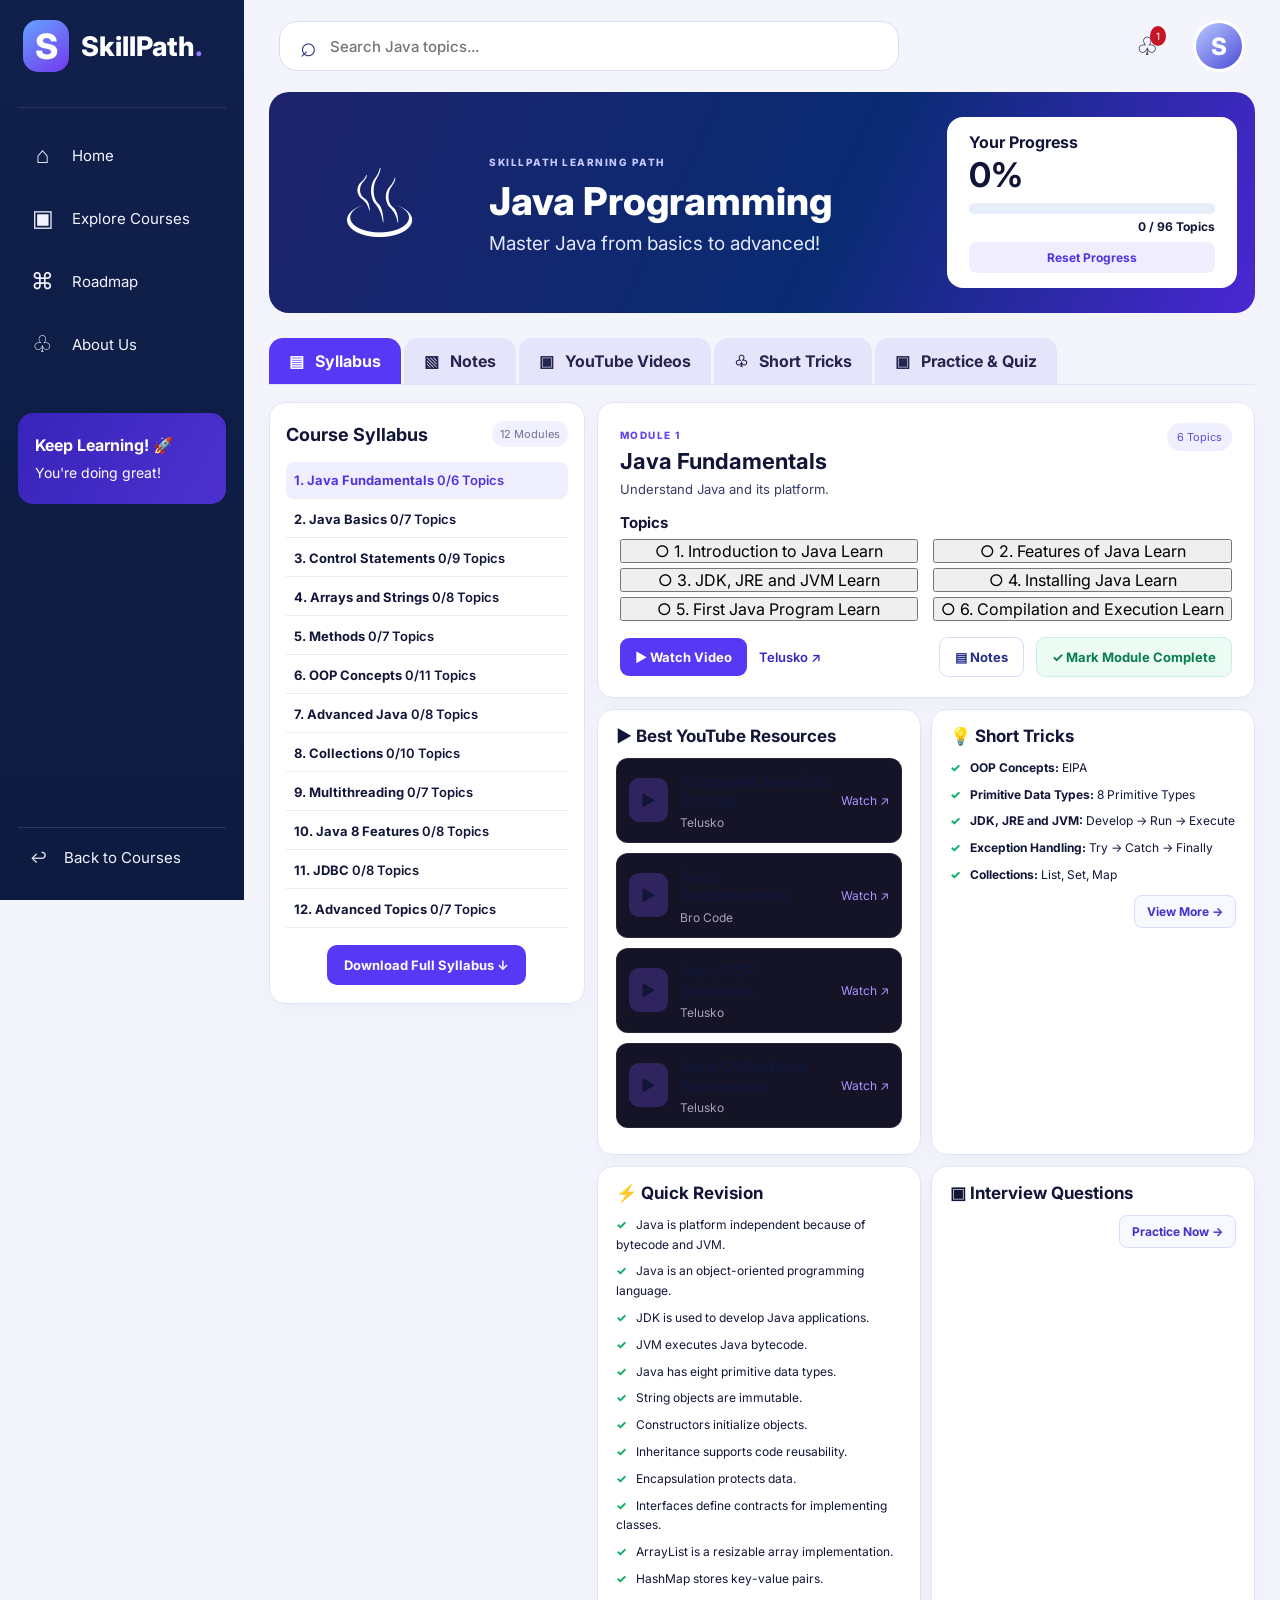
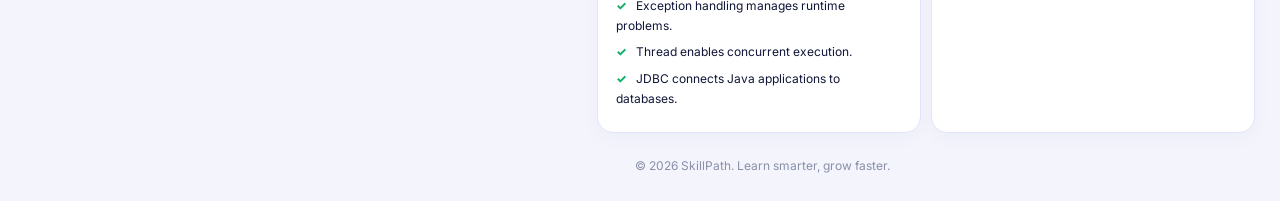
==== course-details.html @ 2beb2ac2 "Initial commit - SkillPath Learning Platform" ====
<!DOCTYPE html>
<html lang="en">

<head>
    <meta charset="UTF-8">
    <meta name="viewport" content="width=device-width, initial-scale=1.0">

    <title>SkillPath | Java Programming</title>

    <link rel="preconnect" href="https://fonts.googleapis.com">
    <link rel="preconnect" href="https://fonts.gstatic.com" crossorigin>

    <link href="https://fonts.googleapis.com/css2?family=Inter:wght@400;500;600;700;800&display=swap"
        rel="stylesheet">

    <link rel="stylesheet" href="course-details.css">

</head>

<body>

    <!-- SIDEBAR -->

    <aside class="sidebar">

        <a class="brand" href="index.html">
            <span class="brand-mark">S</span>
            <span>SkillPath<span class="brand-dot">.</span></span>
        </a>

        <nav class="side-nav">

            <a href="index.html"><span>⌂</span> Home</a>

            <a href="index.html#courses"><span>▣</span> Explore Courses</a>

            <a href="index.html#roadmap"><span>⌘</span> Roadmap</a>

            <a href="index.html#about"><span>♧</span> About Us</a>

        </nav>

        <div class="sidebar-promo">

            <strong>Keep Learning! 🚀</strong>

            <p>You're doing great!</p>

        </div>

        <a class="logout" href="index.html">
            ↩ <span>Back to Courses</span>
        </a>

    </aside>


    <!-- MAIN CONTENT -->

    <main class="main">

        <!-- TOPBAR -->

        <header class="topbar">

            <label class="search-box">

                <span>⌕</span>

                <input type="search"
                    id="topicSearch"
                    placeholder="Search Java topics...">

            </label>

            <div class="top-actions">

                <button class="icon-button">♧<i>1</i></button>

                <div class="avatar">S</div>

            </div>

        </header>


        <!-- JAVA HERO SECTION -->

        <section class="hero">

            <div class="java-symbol">♨</div>

            <div class="hero-copy">

                <span class="eyebrow">SKILLPATH LEARNING PATH</span>

                <h1>Java Programming</h1>

                <p>Master Java from basics to advanced!</p>

            </div>


            <!-- PROGRESS -->

            <div class="hero-progress">

                <h3>Your Progress</h3>

                <strong id="progressPercent">0%</strong>

                <div class="progress-track">

                    <div id="progressFill"></div>

                </div>

                <p id="progressCount">0 / 80 Topics</p>

                <button id="resetProgress" class="reset-button">
                    Reset Progress
                </button>

            </div>

        </section>


        <!-- TABS -->

        <div class="tabs">

            <button class="tab active" data-tab="syllabus">
                ▤ <span>Syllabus</span>
            </button>

            <button class="tab" data-tab="notes">
                ▧ <span>Notes</span>
            </button>

            <button class="tab" data-tab="videos">
                ▣ <span>YouTube Videos</span>
            </button>

            <button class="tab" data-tab="tricks">
                ♧ <span>Short Tricks</span>
            </button>

            <button class="tab" data-tab="practice">
                ▣ <span>Practice & Quiz</span>
            </button>

        </div>


        <!-- SYLLABUS SECTION -->

        <section id="syllabusPanel" class="tab-panel active">

            <div class="learning-layout">

                <!-- MODULE LIST -->

                <aside class="module-card">

                    <div class="panel-heading">

                        <h2>Course Syllabus</h2>

                        <span>12 Modules</span>

                    </div>

                    <div id="moduleList" class="module-list"></div>

                    <button id="downloadSyllabus" class="download-button">
                        Download Full Syllabus ↓
                    </button>

                </aside>


                <!-- MODULE DETAILS -->

                <div class="content-column">

                    <article class="topic-card">

                        <div class="topic-header">

                            <div>

                                <span class="eyebrow purple-text" id="moduleLabel">
                                    MODULE 1
                                </span>

                                <h2 id="moduleTitle">
                                    Java Fundamentals
                                </h2>

                                <p id="moduleDescription"></p>

                            </div>

                            <span class="module-count" id="moduleTopicCount"></span>

                        </div>


                        <h3 class="topics-title">Topics</h3>

                        <div id="topicList" class="topic-list"></div>


                        <div class="topic-actions">

                            <a id="watchVideo"
                                class="primary-button"
                                href="#"
                                target="_blank">
                                ▶ Watch Video
                            </a>

                            <a id="videoChannel"
                                class="text-link"
                                href="#"
                                target="_blank">
                                Telusko ↗
                            </a>

                            <button id="openNotes" class="outline-button">
                                ▤ Notes
                            </button>

                            <button id="completeModule" class="success-button">
                                ✓ Mark Module Complete
                            </button>

                        </div>

                    </article>


                    <!-- YOUTUBE AND TRICKS -->

                    <div class="resource-grid">

                        <article class="resource-card">

                            <h3>▶ Best YouTube Resources</h3>

                            <div id="videoList"></div>

                        </article>


                        <article class="resource-card">

                            <h3>💡 Short Tricks</h3>

                            <ul id="trickPreview"></ul>

                            <button class="small-link" data-go-tab="tricks">
                                View More →
                            </button>

                        </article>

                    </div>


                    <!-- REVISION AND QUESTIONS -->

                    <div class="resource-grid lower-grid">

                        <article class="resource-card">

                            <h3>⚡ Quick Revision</h3>

                            <ul id="revisionPreview"></ul>

                        </article>


                        <article class="resource-card">

                            <h3>▣ Interview Questions</h3>

                            <div id="questionPreview"></div>

                            <button class="small-link" data-go-tab="practice">
                                Practice Now →
                            </button>

                        </article>

                    </div>

                </div>

            </div>

        </section>


        <!-- NOTES SECTION -->

        <section id="notesPanel" class="tab-panel">

            <article class="wide-card">

                <span class="eyebrow purple-text">LEARN CONCEPTS</span>

                <h2>Java Notes</h2>

                <p class="muted">
                    Choose a topic from the syllabus to view its notes,
                    definition, syntax and example.
                </p>

                <div id="notesContent" class="notes-content"></div>

            </article>

        </section>


        <!-- YOUTUBE SECTION -->

        <section id="videosPanel" class="tab-panel">

            <article class="wide-card">

                <span class="eyebrow purple-text">WATCH AND LEARN</span>

                <h2>Recommended Java Videos</h2>

                <p class="muted">
                    Explore Java tutorials from recommended learning channels.
                </p>

                <div id="allVideos" class="video-grid"></div>

            </article>

        </section>


        <!-- SHORT TRICKS SECTION -->

        <section id="tricksPanel" class="tab-panel">

            <article class="wide-card">

                <span class="eyebrow purple-text">LEARN SMARTER</span>

                <h2>Java Short Tricks & Quick Revision</h2>

                <div id="allTricks" class="trick-grid"></div>

            </article>

        </section>


        <!-- PRACTICE SECTION -->

        <section id="practicePanel" class="tab-panel">

            <article class="wide-card">

                <span class="eyebrow purple-text">
                    CHECK YOUR UNDERSTANDING
                </span>

                <h2>Java Practice & Quiz</h2>

                <p class="muted">
                    Try these beginner interview questions.
                    Reveal the answer after thinking about it.
                </p>

                <div id="quizList" class="quiz-list"></div>

            </article>

        </section>


        <footer>
            © 2026 SkillPath. Learn smarter, grow faster.
        </footer>

    </main>


    <script src="course-details.js"></script>

</body>

</html>
---- course-details.css ----
/* GLOBAL */

* {
    margin: 0;
    padding: 0;
    box-sizing: border-box;
}

:root {
    --navy: #101d45;
    --purple: #5638f5;
    --ink: #111638;
    --muted: #66708d;
    --line: #e2e5fa;
    --green: #12b76a;
}

body {
    font-family: 'Inter', sans-serif;
    background: #f3f4fc;
    color: var(--ink);
    min-height: 100vh;
}

a {
    text-decoration: none;
    color: inherit;
}

button {
    font: inherit;
    cursor: pointer;
}


/* SIDEBAR */

.sidebar {
    position: fixed;
    inset: 0 auto 0 0;
    width: 244px;
    background: linear-gradient(180deg, #10204b, #0d1b40);
    color: white;
    padding: 20px 18px;
    display: flex;
    flex-direction: column;
    z-index: 5;
}

.brand {
    display: flex;
    align-items: center;
    gap: 12px;
    font-size: 27px;
    font-weight: 800;
    padding: 0 5px 35px;
    border-bottom: 1px solid #26345e;
}

.brand-mark {
    width: 46px;
    height: 52px;
    border-radius: 15px;
    background: linear-gradient(145deg, #67a2ff, #7139ed);
    display: grid;
    place-items: center;
    font-size: 35px;
}

.brand-dot {
    color: #927bff;
}

.side-nav {
    display: grid;
    gap: 9px;
    padding-top: 20px;
}

.side-nav a,
.logout {
    display: flex;
    align-items: center;
    gap: 17px;
    padding: 13px 12px;
    border-radius: 10px;
    font-size: 15px;
    color: #f3f4ff;
}

.side-nav a:hover,
.logout:hover {
    background: #263477;
}

.side-nav a span {
    font-size: 23px;
    width: 25px;
    text-align: center;
}

.sidebar-promo {
    margin-top: 42px;
    background: linear-gradient(120deg, #3824ba, #4d31cf);
    border-radius: 15px;
    padding: 20px 17px;
    line-height: 1.6;
}

.sidebar-promo p {
    font-size: 14px;
    margin-top: 3px;
}

.logout {
    margin-top: auto;
    border-top: 1px solid #26345e;
    border-radius: 0;
    padding-top: 20px;
}


/* MAIN */

.main {
    margin-left: 244px;
    padding: 0 25px 28px;
    max-width: 1800px;
}


/* TOPBAR */

.topbar {
    height: 92px;
    display: flex;
    align-items: center;
    justify-content: space-between;
    padding: 0 10px;
}

.search-box {
    height: 50px;
    width: min(620px, 70%);
    border: 1px solid #d9dcf6;
    border-radius: 18px;
    background: white;
    display: flex;
    align-items: center;
    gap: 13px;
    padding: 0 20px;
    color: #303b7c;
    font-size: 28px;
}

.search-box input {
    border: 0;
    outline: 0;
    width: 100%;
    font: 500 15px Inter;
    color: var(--ink);
}

.top-actions {
    display: flex;
    align-items: center;
    gap: 35px;
}

.icon-button {
    position: relative;
    border: 0;
    background: none;
    font-size: 25px;
    color: var(--ink);
}

.icon-button i {
    position: absolute;
    top: -5px;
    right: -8px;
    background: #c51627;
    color: #fff;
    font-style: normal;
    font-size: 10px;
    border-radius: 50%;
    padding: 4px 6px;
}

.avatar {
    width: 52px;
    height: 52px;
    border-radius: 50%;
    display: grid;
    place-items: center;
    background: linear-gradient(140deg, #b9c9ff, #4d4bd8);
    color: white;
    font-size: 24px;
    font-weight: 800;
    border: 3px solid white;
}


/* HERO */

.hero {
    min-height: 218px;
    border-radius: 20px;
    padding: 25px 18px 25px 35px;
    background: linear-gradient(115deg, #1d236c, #092b72 58%, #4a27d4);
    color: white;
    display: flex;
    align-items: center;
    gap: 35px;
    position: relative;
    overflow: hidden;
}

.java-symbol {
    font-size: 95px;
    color: white;
    min-width: 150px;
    text-align: center;
}

.hero-copy {
    flex: 1;
    z-index: 1;
}

.eyebrow {
    font-size: 10px;
    letter-spacing: 1.5px;
    font-weight: 800;
    color: #c5c9ff;
}

.hero h1 {
    font-size: clamp(27px, 3vw, 46px);
    margin: 8px 0;
    font-weight: 800;
}

.hero-copy p {
    font-size: 19px;
    color: #e4e9ff;
}


/* PROGRESS */

.hero-progress {
    z-index: 1;
    background: white;
    color: var(--ink);
    border-radius: 16px;
    padding: 15px 22px;
    width: 290px;
    flex-shrink: 0;
}

.hero-progress h3 {
    font-size: 16px;
}

.hero-progress strong {
    font-size: 34px;
    display: block;
    margin: 2px 0 8px;
}

.progress-track {
    height: 11px;
    border-radius: 20px;
    background: #e8edfa;
    overflow: hidden;
}

.progress-track div {
    height: 100%;
    width: 0;
    background: linear-gradient(90deg, #12b76a, #08a65d);
    border-radius: 20px;
    transition: width .3s;
}

.hero-progress p {
    text-align: right;
    font-size: 12px;
    margin: 5px 0 8px;
    font-weight: 700;
}

.reset-button {
    border: 0;
    background: #f0edff;
    color: #4f35db;
    border-radius: 8px;
    padding: 8px 12px;
    font-size: 12px;
    font-weight: 700;
    width: 100%;
}


/* TABS */

.tabs {
    display: flex;
    gap: 3px;
    margin: 25px 0 0;
    border-bottom: 1px solid var(--line);
    overflow-x: auto;
}

.tab {
    border: 0;
    background: #e6e4fa;
    color: #25264f;
    padding: 13px 20px;
    border-radius: 14px 14px 0 0;
    font-weight: 700;
    white-space: nowrap;
}

.tab.active {
    background: var(--purple);
    color: white;
}

.tab span {
    margin-left: 7px;
}

.tab-panel {
    display: none;
    padding-top: 17px;
}

.tab-panel.active {
    display: block;
}


/* SYLLABUS LAYOUT */

.learning-layout {
    display: grid;
    grid-template-columns: minmax(280px, 32%) 1fr;
    gap: 12px;
    align-items: start;
}

.module-card,
.topic-card,
.resource-card,
.wide-card {
    background: white;
    border: 1px solid var(--line);
    border-radius: 16px;
    box-shadow: 0 5px 20px #29306a08;
}

.module-card {
    padding: 18px 16px;
    position: sticky;
    top: 15px;
}

.panel-heading {
    display: flex;
    justify-content: space-between;
    align-items: center;
    gap: 8px;
    margin-bottom: 15px;
}

.panel-heading h2 {
    font-size: 18px;
}

.panel-heading span {
    font-size: 11px;
    color: #6d7393;
    background: #f1f0ff;
    padding: 6px 8px;
    border-radius: 20px;
    white-space: nowrap;
}

.module-list {
    display: grid;
    gap: 2px;
}

.module-item {
    display: flex;
    align-items: center;
    gap: 10px;
    width: 100%;
    padding: 10px 8px;
    border: 0;
    border-bottom: 1px solid #ececf7;
    background: white;
    text-align: left;
    color: var(--ink);
    font-size: 13px;
    font-weight: 600;
}

.module-item.active {
    background: #f0efff;
    color: #4f35db;
    border-radius: 8px;
}

.module-number {
    width: 18px;
    font-weight: 800;
}

.module-name {
    flex: 1;
}

.module-status {
    color: #0eae68;
    font-size: 16px;
}

.module-chevron {
    font-size: 20px;
    color: #7880bc;
}

.download-button {
    display: block;
    margin: 17px auto 0;
    background: var(--purple);
    color: white;
    border: 0;
    border-radius: 10px;
    padding: 12px 17px;
    font-weight: 700;
    font-size: 13px;
}


/* TOPIC DETAILS */

.content-column {
    min-width: 0;
}

.topic-card {
    padding: 20px 22px;
}

.topic-header {
    display: flex;
    justify-content: space-between;
    gap: 15px;
}

.topic-header h2 {
    font-size: 22px;
    margin: 5px 0;
}

.topic-header p {
    font-size: 13px;
    color: #343c60;
    line-height: 1.6;
}

.module-count {
    font-size: 11px;
    color: #5b50d9;
    background: #f0efff;
    border-radius: 20px;
    padding: 7px 10px;
    height: max-content;
    white-space: nowrap;
}

.purple-text {
    color: #6047e9;
}

.topics-title {
    font-size: 15px;
    margin: 13px 0 7px;
}

.topic-list {
    display: grid;
    grid-template-columns: repeat(2, minmax(0, 1fr));
    gap: 5px 15px;
}

.topic-row {
    display: flex;
    align-items: center;
    gap: 9px;
    padding: 7px 5px;
    font-size: 13px;
}

.topic-row input {
    accent-color: #10b76a;
    width: 17px;
    height: 17px;
    cursor: pointer;
}

.topic-row label {
    cursor: pointer;
    line-height: 1.4;
}

.topic-row.done label {
    text-decoration: line-through;
    color: #8b91a8;
}


/* BUTTONS */

.topic-actions {
    display: flex;
    align-items: center;
    gap: 12px;
    flex-wrap: wrap;
    margin-top: 16px;
}

.primary-button,
.outline-button,
.success-button {
    border-radius: 9px;
    padding: 11px 15px;
    font-size: 13px;
    font-weight: 700;
}

.primary-button {
    background: var(--purple);
    color: white;
}

.text-link {
    font-size: 13px;
    color: #3527c4;
    font-weight: 600;
}

.outline-button {
    margin-left: auto;
    border: 1px solid #d9dcf6;
    background: white;
    color: #252e8b;
}

.success-button {
    border: 1px solid #c7f1df;
    background: #edfbf5;
    color: #087e4b;
}


/* RESOURCE CARDS */

.resource-grid {
    display: grid;
    grid-template-columns: 1fr 1fr;
    gap: 10px;
    margin-top: 11px;
}

.resource-card {
    padding: 16px 18px;
    min-width: 0;
}

.resource-card h3 {
    font-size: 17px;
    margin-bottom: 12px;
}

.video-resource {
    display: flex;
    gap: 10px;
    margin: 10px 0;
    align-items: flex-start;
    font-size: 12px;
}

.youtube-icon {
    color: #e62117;
    font-size: 19px;
}

.video-resource a {
    color: #173bb7;
    font-weight: 600;
}

.video-resource small {
    display: block;
    color: #737b99;
    margin-top: 3px;
}

.resource-card ul {
    list-style: none;
}

.resource-card li {
    font-size: 12px;
    line-height: 1.65;
    margin: 7px 0;
}

.resource-card li:before {
    content: "✓";
    color: #10ae68;
    font-weight: 800;
    margin-right: 9px;
}

.small-link {
    display: block;
    margin: 10px 0 0 auto;
    border: 1px solid #d9dcff;
    border-radius: 8px;
    background: #f8f8ff;
    color: #4032ca;
    padding: 8px 12px;
    font-size: 12px;
    font-weight: 700;
}

.lower-grid .resource-card {
    min-height: 110px;
}


/* OTHER TABS */

.wide-card {
    padding: 25px;
}

.wide-card h2 {
    font-size: 25px;
    margin: 7px 0;
}

.muted {
    color: var(--muted);
    font-size: 14px;
    line-height: 1.6;
}

.notes-content {
    margin-top: 20px;
}

.notes-title {
    font-size: 20px;
    margin-bottom: 10px;
}

.note-section {
    padding: 15px 0;
    border-top: 1px solid var(--line);
}

.note-section h3 {
    font-size: 15px;
    margin-bottom: 7px;
}

.note-section p {
    font-size: 14px;
    line-height: 1.7;
    color: #424b6b;
}

.code-box {
    background: #111a38;
    color: #e6eaff;
    border-radius: 10px;
    padding: 15px;
    white-space: pre-wrap;
    font: 13px/1.6 Consolas, monospace;
    margin-top: 9px;
    overflow: auto;
}

.video-grid,
.trick-grid {
    display: grid;
    grid-template-columns: repeat(2, minmax(0, 1fr));
    gap: 13px;
    margin-top: 20px;
}

.video-tile,
.trick-tile {
    border: 1px solid var(--line);
    border-radius: 12px;
    padding: 17px;
    background: #fbfbff;
}

.video-tile h3,
.trick-tile h3 {
    font-size: 15px;
    margin-bottom: 7px;
}

.video-tile p,
.trick-tile p {
    font-size: 13px;
    line-height: 1.6;
    color: var(--muted);
    margin-bottom: 12px;
}

.video-tile a {
    color: #4431d1;
    font-weight: 700;
    font-size: 13px;
}


/* QUIZ */

.quiz-list {
    display: grid;
    gap: 12px;
    margin-top: 20px;
}

.quiz-item {
    border: 1px solid var(--line);
    border-radius: 12px;
    padding: 16px;
}

.quiz-item h3 {
    font-size: 15px;
    margin-bottom: 10px;
}

.reveal-answer {
    border: 0;
    background: #eeeaff;
    color: #4e37d6;
    padding: 8px 12px;
    border-radius: 8px;
    font-weight: 700;
    font-size: 12px;
}

.answer {
    display: none;
    margin-top: 10px;
    color: #087e4b;
    background: #effbf5;
    padding: 10px;
    border-radius: 8px;
    font-size: 13px;
    line-height: 1.6;
}

.answer.show {
    display: block;
}


/* FOOTER */

footer {
    text-align: center;
    color: #8990a8;
    font-size: 12px;
    padding: 25px 0 0;
}


/* RESPONSIVE */

@media(max-width: 1000px) {

    .sidebar {
        width: 205px;
    }

    .main {
        margin-left: 205px;
        padding: 0 17px;
    }

    .hero {
        gap: 15px;
    }

    .java-symbol {
        min-width: 90px;
        font-size: 70px;
    }

    .hero-progress {
        width: 240px;
    }

    .learning-layout {
        grid-template-columns: 1fr;
    }

    .module-card {
        position: static;
    }

    .module-list {
        grid-template-columns: repeat(2, minmax(0, 1fr));
    }

}

@media(max-width: 650px) {

    .sidebar {
        position: relative;
        width: 100%;
        height: auto;
        padding: 12px 15px;
    }

    .brand {
        padding: 0;
        border: 0;
        font-size: 22px;
    }

    .side-nav {
        display: flex;
        overflow: auto;
        padding-top: 12px;
    }

    .side-nav a {
        font-size: 12px;
        white-space: nowrap;
        padding: 8px;
    }

    .sidebar-promo,
    .logout {
        display: none;
    }

    .main {
        margin: 0;
        padding: 0 12px 20px;
    }

    .topbar {
        height: 68px;
        padding: 0;
    }

    .search-box {
        width: 75%;
        height: 43px;
    }

    .top-actions {
        gap: 12px;
    }

    .avatar {
        width: 40px;
        height: 40px;
    }

    .hero {
        padding: 20px;
        display: grid;
        grid-template-columns: 55px 1fr;
    }

    .java-symbol {
        min-width: 0;
        font-size: 55px;
    }

    .hero h1 {
        font-size: 25px;
    }

    .hero-copy p {
        font-size: 14px;
    }

    .hero-progress {
        grid-column: 1 / -1;
        width: 100%;
    }

    .tabs {
        margin-top: 16px;
    }

    .tab {
        padding: 12px 13px;
        font-size: 12px;
    }

    .module-list {
        grid-template-columns: 1fr;
    }

    .topic-card {
        padding: 16px;
    }

    .topic-header h2 {
        font-size: 19px;
    }

    .topic-list,
    .resource-grid,
    .video-grid,
    .trick-grid {
        grid-template-columns: 1fr;
    }

    .outline-button {
        margin-left: 0;
    }

    .wide-card {
        padding: 18px;
    }

}
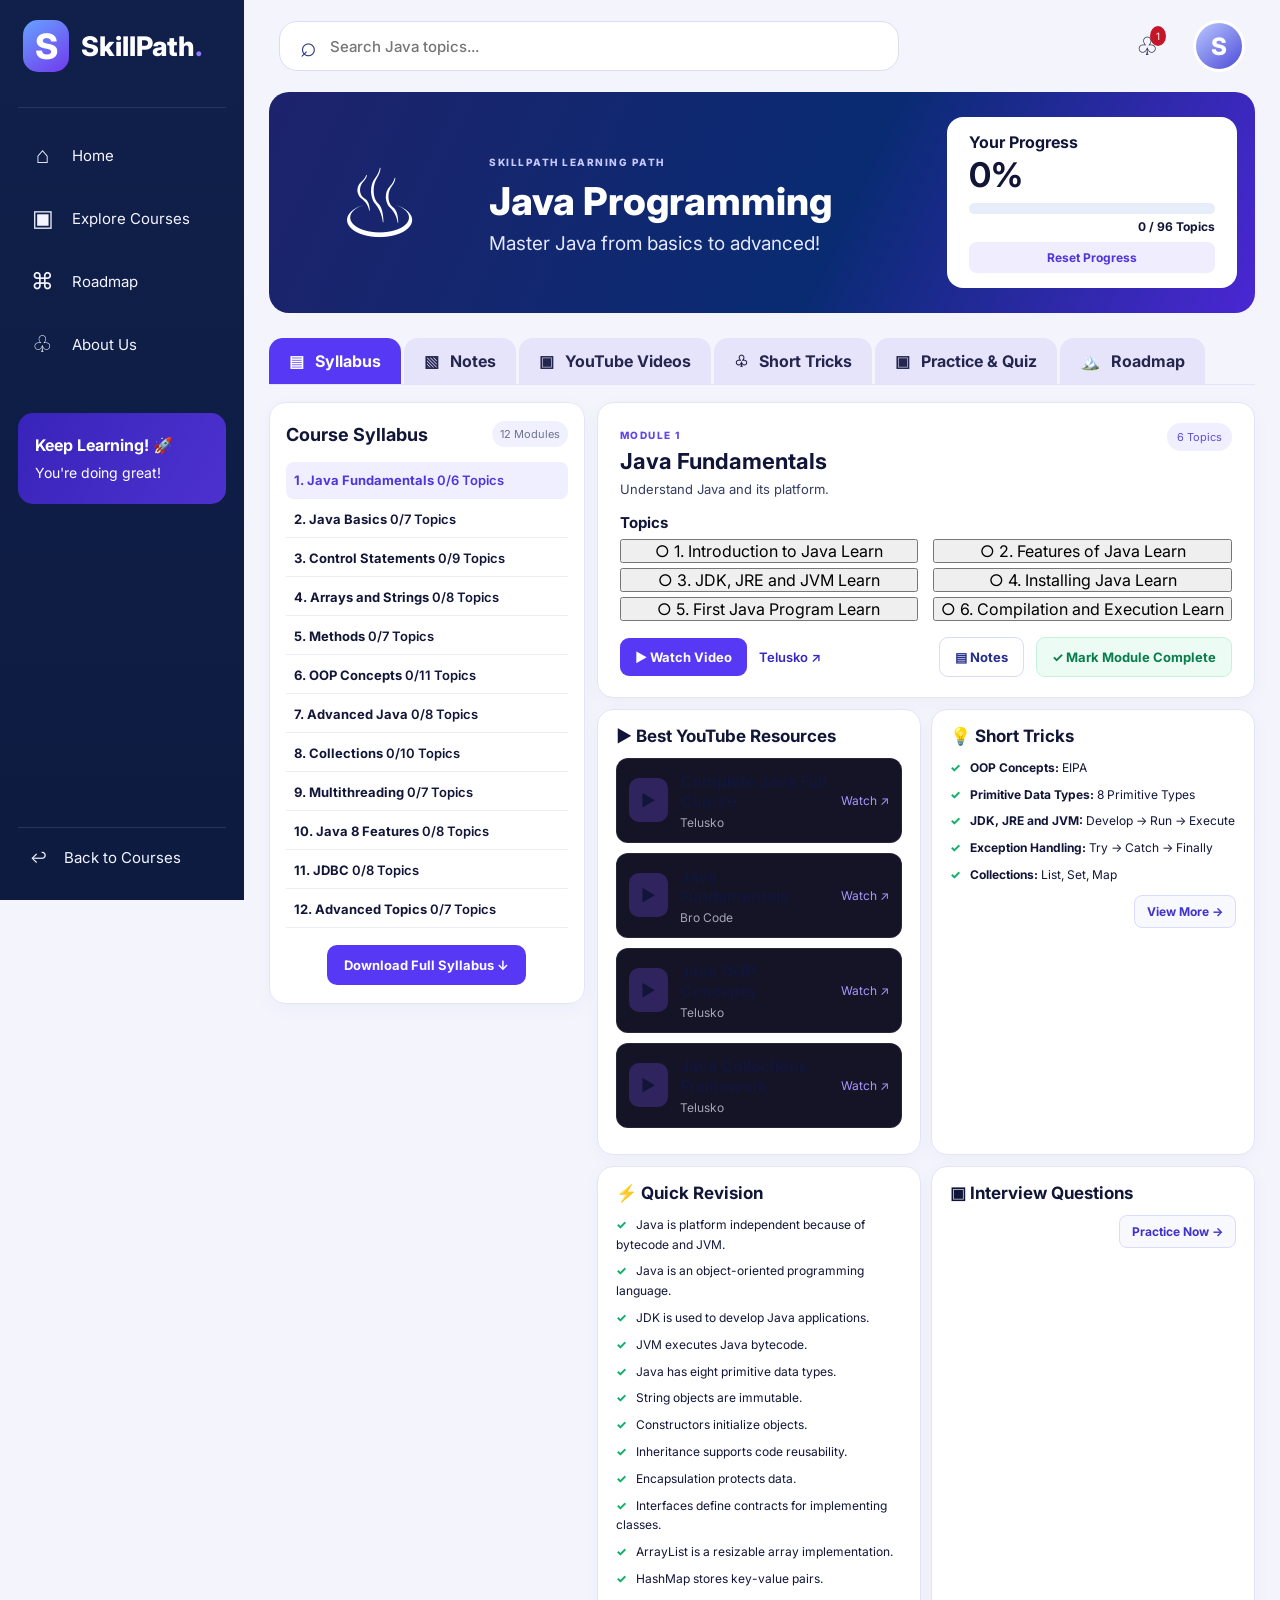
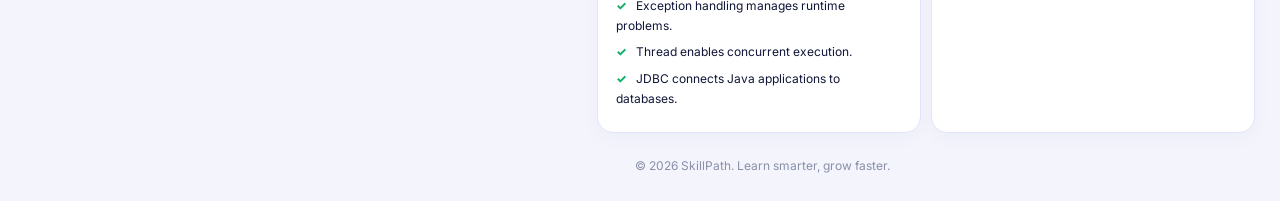
==== commit ec440a4e: "Feature : Java programming dashboard" ====
--- a/course-details.html
+++ b/course-details.html
@@ -1,3 +1,4 @@
+
 <!DOCTYPE html>
 <html lang="en">
 
@@ -14,6 +15,7 @@
         rel="stylesheet">
 
     <link rel="stylesheet" href="course-details.css">
+    <link rel="stylesheet" href="roadmap.css">
 
 </head>
 
@@ -30,22 +32,29 @@
 
         <nav class="side-nav">
 
-            <a href="index.html"><span>⌂</span> Home</a>
-
-            <a href="index.html#courses"><span>▣</span> Explore Courses</a>
-
-            <a href="index.html#roadmap"><span>⌘</span> Roadmap</a>
-
-            <a href="index.html#about"><span>♧</span> About Us</a>
+            <a href="index.html">
+                <span>⌂</span> Home
+            </a>
+
+            <a href="index.html#courses">
+                <span>▣</span> Explore Courses
+            </a>
+
+            <!-- ROADMAP NAVIGATION -->
+
+            <a href="#roadmapPanel" id="sidebarRoadmap">
+                <span>⌘</span> Roadmap
+            </a>
+
+            <a href="index.html#about">
+                <span>♧</span> About Us
+            </a>
 
         </nav>
 
         <div class="sidebar-promo">
-
             <strong>Keep Learning! 🚀</strong>
-
             <p>You're doing great!</p>
-
         </div>
 
         <a class="logout" href="index.html">
@@ -100,7 +109,6 @@
 
             </div>
 
-
             <!-- PROGRESS -->
 
             <div class="hero-progress">
@@ -110,9 +118,7 @@
                 <strong id="progressPercent">0%</strong>
 
                 <div class="progress-track">
-
                     <div id="progressFill"></div>
-
                 </div>
 
                 <p id="progressCount">0 / 80 Topics</p>
@@ -126,7 +132,7 @@
         </section>
 
 
-        <!-- TABS -->
+        <!-- DASHBOARD TABS -->
 
         <div class="tabs">
 
@@ -150,6 +156,10 @@
                 ▣ <span>Practice & Quiz</span>
             </button>
 
+            <button class="tab" data-tab="roadmap">
+                🏔️ <span>Roadmap</span>
+            </button>
+
         </div>
 
 
@@ -159,16 +169,11 @@
 
             <div class="learning-layout">
 
-                <!-- MODULE LIST -->
-
                 <aside class="module-card">
 
                     <div class="panel-heading">
-
                         <h2>Course Syllabus</h2>
-
                         <span>12 Modules</span>
-
                     </div>
 
                     <div id="moduleList" class="module-list"></div>
@@ -180,8 +185,6 @@
                 </aside>
 
 
-                <!-- MODULE DETAILS -->
-
                 <div class="content-column">
 
                     <article class="topic-card">
@@ -217,14 +220,16 @@
                             <a id="watchVideo"
                                 class="primary-button"
                                 href="#"
-                                target="_blank">
+                                target="_blank"
+                                rel="noopener noreferrer">
                                 ▶ Watch Video
                             </a>
 
                             <a id="videoChannel"
                                 class="text-link"
                                 href="#"
-                                target="_blank">
+                                target="_blank"
+                                rel="noopener noreferrer">
                                 Telusko ↗
                             </a>
 
@@ -325,7 +330,7 @@
         </section>
 
 
-        <!-- YOUTUBE SECTION -->
+        <!-- VIDEOS SECTION -->
 
         <section id="videosPanel" class="tab-panel">
 
@@ -387,6 +392,93 @@
         </section>
 
 
+        <!-- JAVA MOUNTAIN ROADMAP -->
+
+        <section id="roadmapPanel" class="tab-panel">
+
+            <div class="java-roadmap-container">
+
+                <div class="roadmap-heading">
+
+                    <span class="eyebrow purple-text">
+                        YOUR LEARNING JOURNEY
+                    </span>
+
+                    <h2>Climb the Java Mountain 🏔️</h2>
+
+                    <p>
+                        Complete each learning stage and move towards becoming
+                        a Java Developer.
+                    </p>
+
+                </div>
+
+
+                <div class="roadmap-summary">
+
+                    <div>
+                        <strong id="roadmapCompleted">0 / 12</strong>
+                        <span>Modules Completed</span>
+                    </div>
+
+                    <div>
+                        <strong id="roadmapPercentage">0%</strong>
+                        <span>Journey Progress</span>
+                    </div>
+
+                    <div>
+                        <strong>12</strong>
+                        <span>Learning Stages</span>
+                    </div>
+
+                </div>
+
+
+                <div class="mountain-map">
+
+                    <div class="mountain-background">
+
+                        <div class="mountain-sun"></div>
+
+                        <div class="mountain-peak"></div>
+
+                        <div class="mountain-cloud cloud-one">☁</div>
+
+                        <div class="mountain-cloud cloud-two">☁</div>
+
+                    </div>
+
+                    <div id="mountainStages" class="mountain-stages"></div>
+
+                </div>
+
+
+                <div class="roadmap-legend">
+
+                    <span>
+                        <i class="legend-dot completed-dot"></i>
+                        Completed
+                    </span>
+
+                    <span>
+                        <i class="legend-dot current-dot"></i>
+                        Current Stage
+                    </span>
+
+                    <span>
+                        <i class="legend-dot locked-dot"></i>
+                        Not Started
+                    </span>
+
+                </div>
+
+            </div>
+
+        </section>
+
+
+        <!-- FOOTER -->
+
         <footer>
             © 2026 SkillPath. Learn smarter, grow faster.
         </footer>
@@ -394,8 +486,42 @@
     </main>
 
 
+    <!-- JAVASCRIPT -->
+
     <script src="course-details.js"></script>
+    <script src="roadmap.js"></script>
+
+    <!-- SIDEBAR ROADMAP NAVIGATION -->
+
+    <script>
+
+        document.addEventListener("DOMContentLoaded", function () {
+
+            const roadmapLink = document.getElementById("sidebarRoadmap");
+
+            const roadmapTab = document.querySelector('[data-tab="roadmap"]');
+
+            if (roadmapLink && roadmapTab) {
+
+                roadmapLink.addEventListener("click", function (event) {
+
+                    event.preventDefault();
+
+                    roadmapTab.click();
+
+                    document.getElementById("roadmapPanel").scrollIntoView({
+                        behavior: "smooth",
+                        block: "start"
+                    });
+
+                });
+
+            }
+
+        });
+
+    </script>
 
 </body>
 
-</html>+</html>
--- a/roadmap.css
+++ b/roadmap.css
@@ -0,0 +1,292 @@
+/* =========================================
+   JAVA MOUNTAIN ROADMAP
+========================================= */
+
+.java-roadmap-container {
+    padding: 28px;
+    background: #fff;
+    border-radius: 18px;
+    overflow: hidden;
+}
+
+.roadmap-heading {
+    margin-bottom: 25px;
+}
+
+.roadmap-heading h2 {
+    font-size: 28px;
+    color: #24213d;
+    margin: 10px 0;
+}
+
+.roadmap-heading p {
+    color: #77758b;
+    font-size: 14px;
+}
+
+.roadmap-summary {
+    display: grid;
+    grid-template-columns: repeat(3, 1fr);
+    gap: 15px;
+    margin-bottom: 25px;
+}
+
+.roadmap-summary div {
+    padding: 18px;
+    border-radius: 13px;
+    background: #f5f2ff;
+    display: flex;
+    flex-direction: column;
+    gap: 6px;
+}
+
+.roadmap-summary strong {
+    color: #7252e9;
+    font-size: 24px;
+}
+
+.roadmap-summary span {
+    color: #77758b;
+    font-size: 12px;
+}
+
+/* Mountain area */
+
+.mountain-map {
+    position: relative;
+    min-height: 850px;
+    border-radius: 18px;
+    overflow: hidden;
+    background: linear-gradient(
+        180deg,
+        #dff2ff 0%,
+        #edf5ff 40%,
+        #d9ebd8 100%
+    );
+}
+
+.mountain-background {
+    position: absolute;
+    inset: 0;
+    overflow: hidden;
+}
+
+.mountain-sun {
+    position: absolute;
+    width: 85px;
+    height: 85px;
+    border-radius: 50%;
+    background: #ffd76a;
+    top: 55px;
+    right: 100px;
+    box-shadow: 0 0 50px rgba(255, 215, 106, .5);
+}
+
+.mountain-peak {
+    position: absolute;
+    width: 650px;
+    height: 500px;
+    background: linear-gradient(
+        145deg,
+        #a5b6a8,
+        #607e70
+    );
+    left: 50%;
+    bottom: -180px;
+    transform: translateX(-50%) rotate(45deg);
+    border-radius: 35px;
+    opacity: .55;
+}
+
+.mountain-cloud {
+    position: absolute;
+    color: white;
+    font-size: 65px;
+    opacity: .8;
+}
+
+.cloud-one {
+    top: 75px;
+    left: 12%;
+}
+
+.cloud-two {
+    top: 160px;
+    right: 18%;
+}
+
+/* Learning checkpoints */
+
+.mountain-stages {
+    position: relative;
+    z-index: 2;
+    min-height: 850px;
+    padding: 35px 20px;
+    display: flex;
+    flex-direction: column;
+    align-items: center;
+}
+
+.mountain-stage {
+    position: relative;
+    width: 230px;
+    min-height: 75px;
+    margin-bottom: 12px;
+    padding: 14px;
+    border: 2px solid #ded9f8;
+    border-radius: 15px;
+    background: white;
+    color: #302c48;
+    cursor: pointer;
+    text-align: left;
+    box-shadow: 0 8px 20px rgba(40, 35, 75, .12);
+    transition: .25s ease;
+}
+
+.mountain-stage:nth-child(odd) {
+    transform: translateX(-115px);
+}
+
+.mountain-stage:nth-child(even) {
+    transform: translateX(115px);
+}
+
+.mountain-stage:hover {
+    transform: scale(1.05);
+    border-color: #7958ee;
+    box-shadow: 0 12px 25px rgba(100, 75, 200, .2);
+}
+
+.mountain-stage:nth-child(odd):hover {
+    transform: translateX(-115px) scale(1.05);
+}
+
+.mountain-stage:nth-child(even):hover {
+    transform: translateX(115px) scale(1.05);
+}
+
+.stage-number {
+    display: inline-grid;
+    place-items: center;
+    width: 29px;
+    height: 29px;
+    border-radius: 50%;
+    margin-right: 8px;
+    background: #eee9ff;
+    color: #7051e8;
+    font-weight: 800;
+}
+
+.stage-name {
+    font-size: 13px;
+    font-weight: 700;
+}
+
+.stage-status {
+    display: block;
+    margin: 7px 0 0 38px;
+    font-size: 11px;
+    color: #88859a;
+}
+
+.mountain-stage.completed {
+    background: #e6fff1;
+    border-color: #36b879;
+}
+
+.mountain-stage.completed .stage-number {
+    background: #36b879;
+    color: white;
+}
+
+.mountain-stage.current {
+    border-color: #7657f5;
+    box-shadow: 0 0 0 4px rgba(118, 87, 245, .15);
+}
+
+.mountain-stage.current .stage-number {
+    background: #7657f5;
+    color: white;
+}
+
+.mountain-stage.not-started {
+    background: #f8f8fb;
+}
+
+.mountain-stage:focus-visible {
+    outline: 3px solid #7657f5;
+    outline-offset: 3px;
+}
+
+/* Legend */
+
+.roadmap-legend {
+    display: flex;
+    flex-wrap: wrap;
+    gap: 22px;
+    margin-top: 20px;
+    color: #77758b;
+    font-size: 12px;
+}
+
+.roadmap-legend span {
+    display: flex;
+    align-items: center;
+    gap: 7px;
+}
+
+.legend-dot {
+    width: 10px;
+    height: 10px;
+    border-radius: 50%;
+}
+
+.completed-dot {
+    background: #36b879;
+}
+
+.current-dot {
+    background: #7657f5;
+}
+
+.locked-dot {
+    background: #c9c8d2;
+}
+
+/* Responsive */
+
+@media (max-width: 650px) {
+
+    .java-roadmap-container {
+        padding: 15px;
+    }
+
+    .roadmap-heading h2 {
+        font-size: 22px;
+    }
+
+    .roadmap-summary {
+        grid-template-columns: 1fr;
+    }
+
+    .mountain-stage {
+        width: 205px;
+    }
+
+    .mountain-stage:nth-child(odd) {
+        transform: translateX(-65px);
+    }
+
+    .mountain-stage:nth-child(even) {
+        transform: translateX(65px);
+    }
+
+    .mountain-stage:nth-child(odd):hover {
+        transform: translateX(-65px) scale(1.03);
+    }
+
+    .mountain-stage:nth-child(even):hover {
+        transform: translateX(65px) scale(1.03);
+    }
+
+}
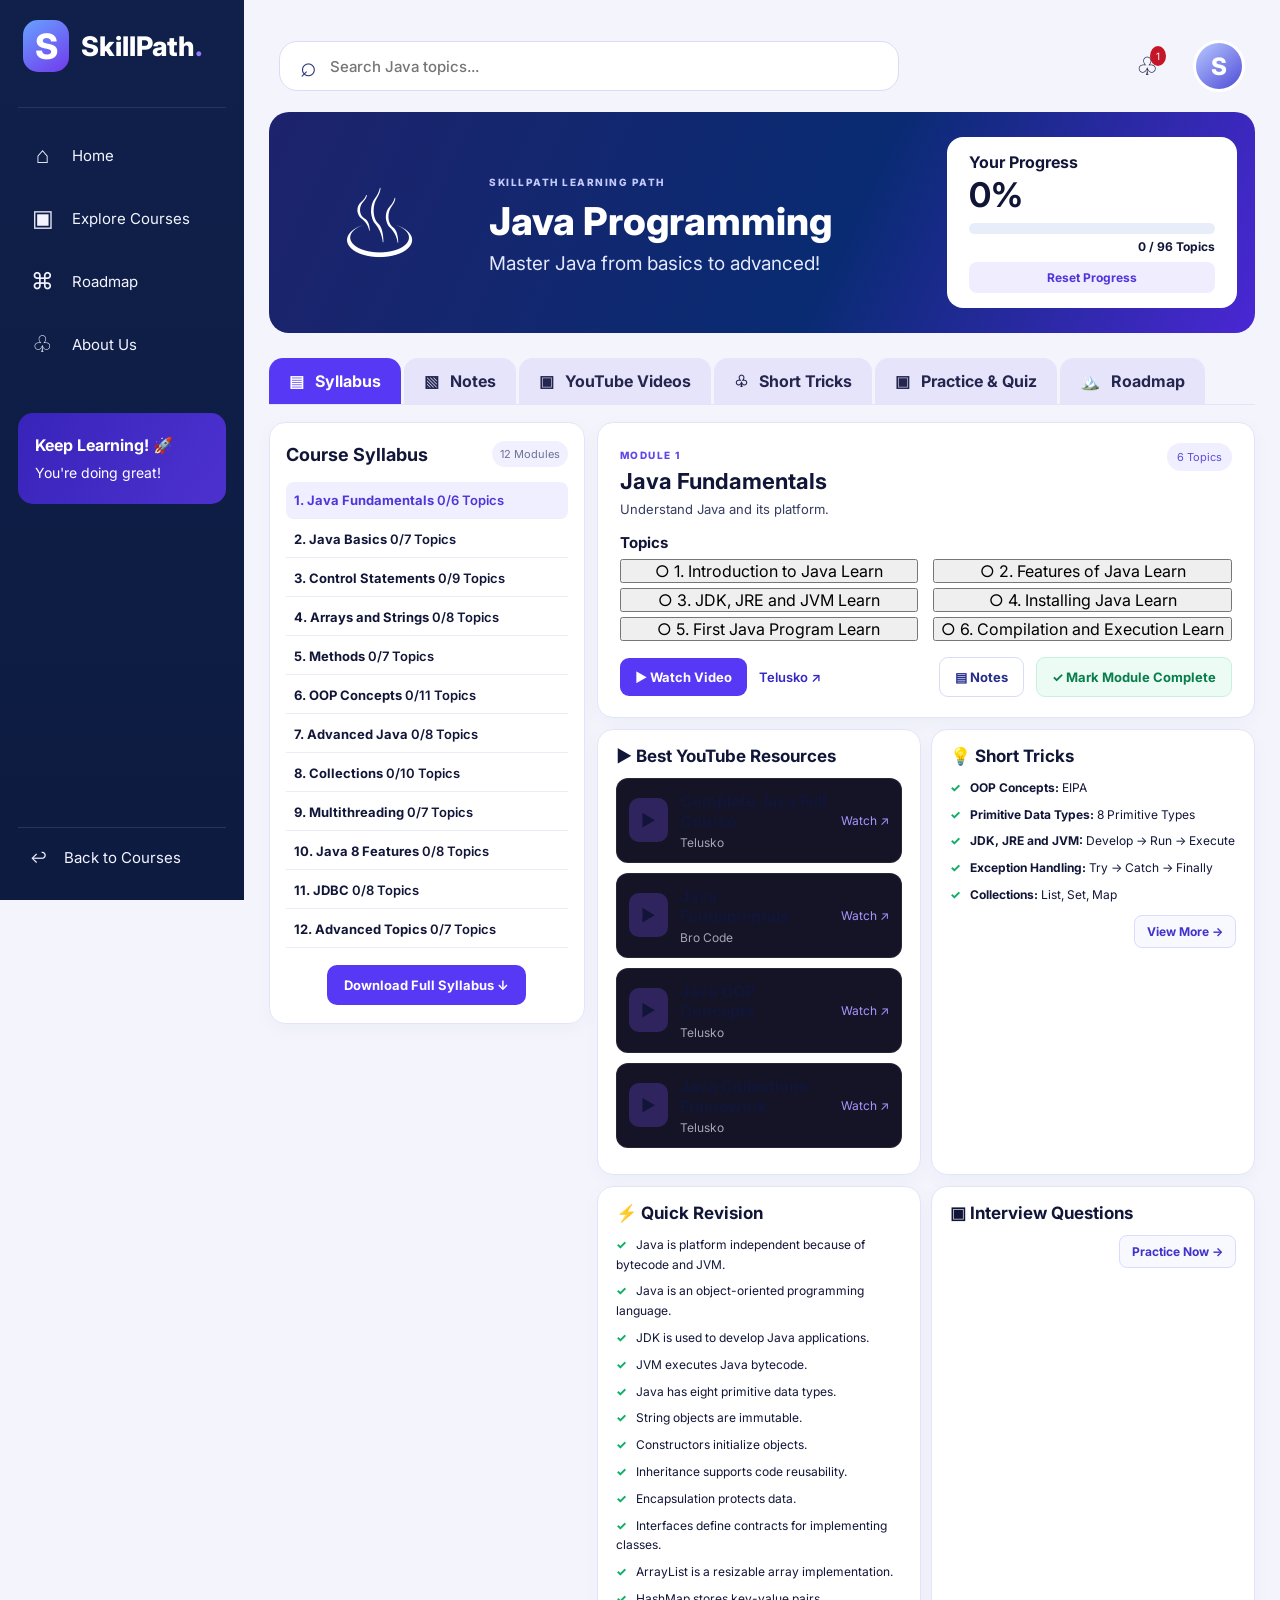
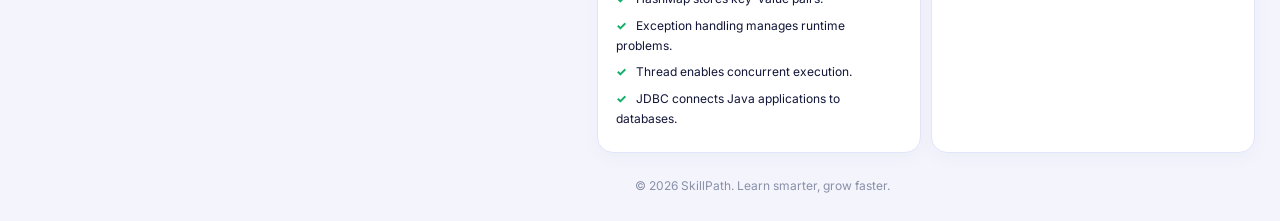
==== commit 58ee8fc2: "features : python dashboard" ====
--- a/course-details.html
+++ b/course-details.html
@@ -1,6 +1,6 @@
 
 <!DOCTYPE html>
-<html lang="en">
+< lang="en">
 
 <head>
     <meta charset="UTF-8">
@@ -19,7 +19,7 @@
 
 </head>
 
-<body>
+<>
 
     <!-- SIDEBAR -->
 
@@ -493,7 +493,34 @@
 
     <!-- SIDEBAR ROADMAP NAVIGATION -->
 
+      <!-- JAVASCRIPT -->
+
+    <script src="roadmap.js"></script>
+
     <script>
+
+        const selectedCourse = new URLSearchParams(
+            window.location.search
+        ).get("course");
+
+        console.log("Selected Course:", selectedCourse);
+
+        const courseScript = document.createElement("script");
+
+        if (selectedCourse === "python") {
+
+            courseScript.src = "./python-course.js";
+
+        } else {
+
+            courseScript.src = "./course-details.js";
+
+        }
+
+        document.body.appendChild(courseScript);
+
+
+        // SIDEBAR ROADMAP NAVIGATION
 
         document.addEventListener("DOMContentLoaded", function () {
 
@@ -522,6 +549,8 @@
 
     </script>
 
+
+
 </body>
 
 </html>
